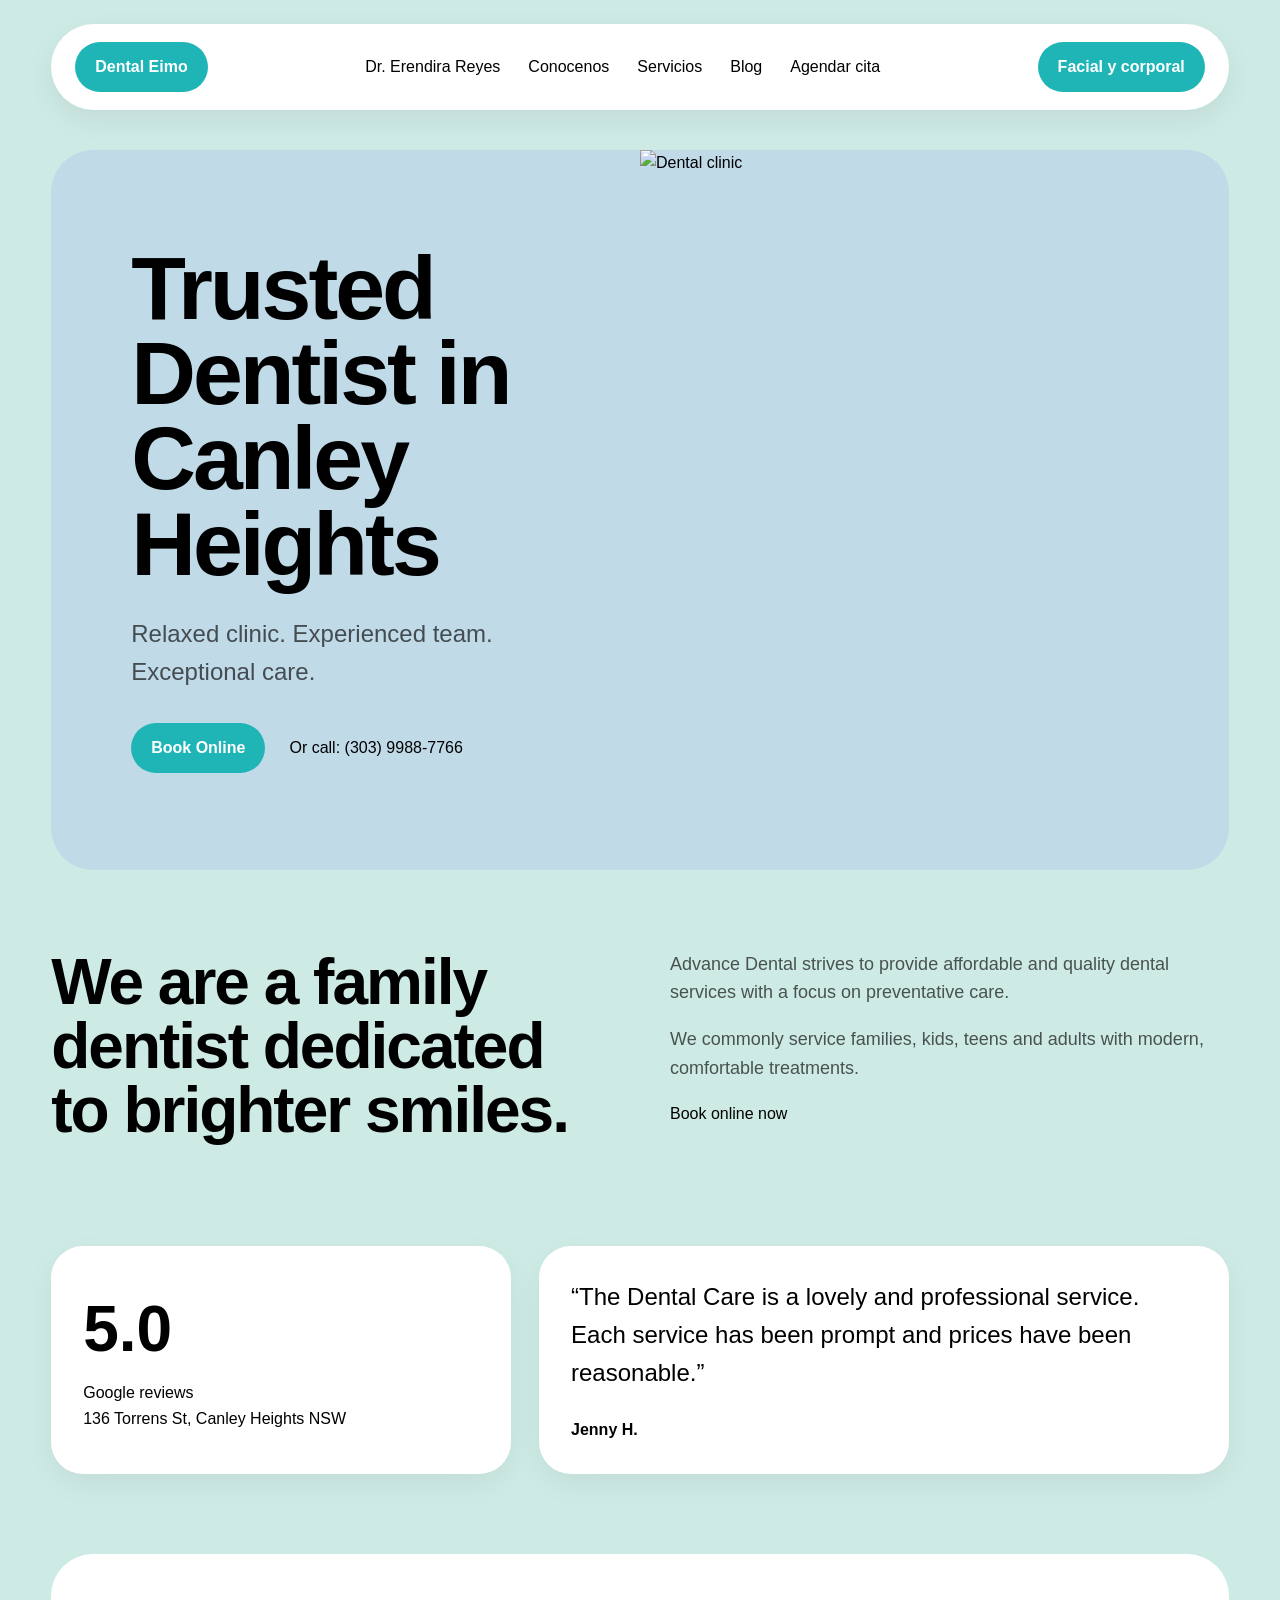
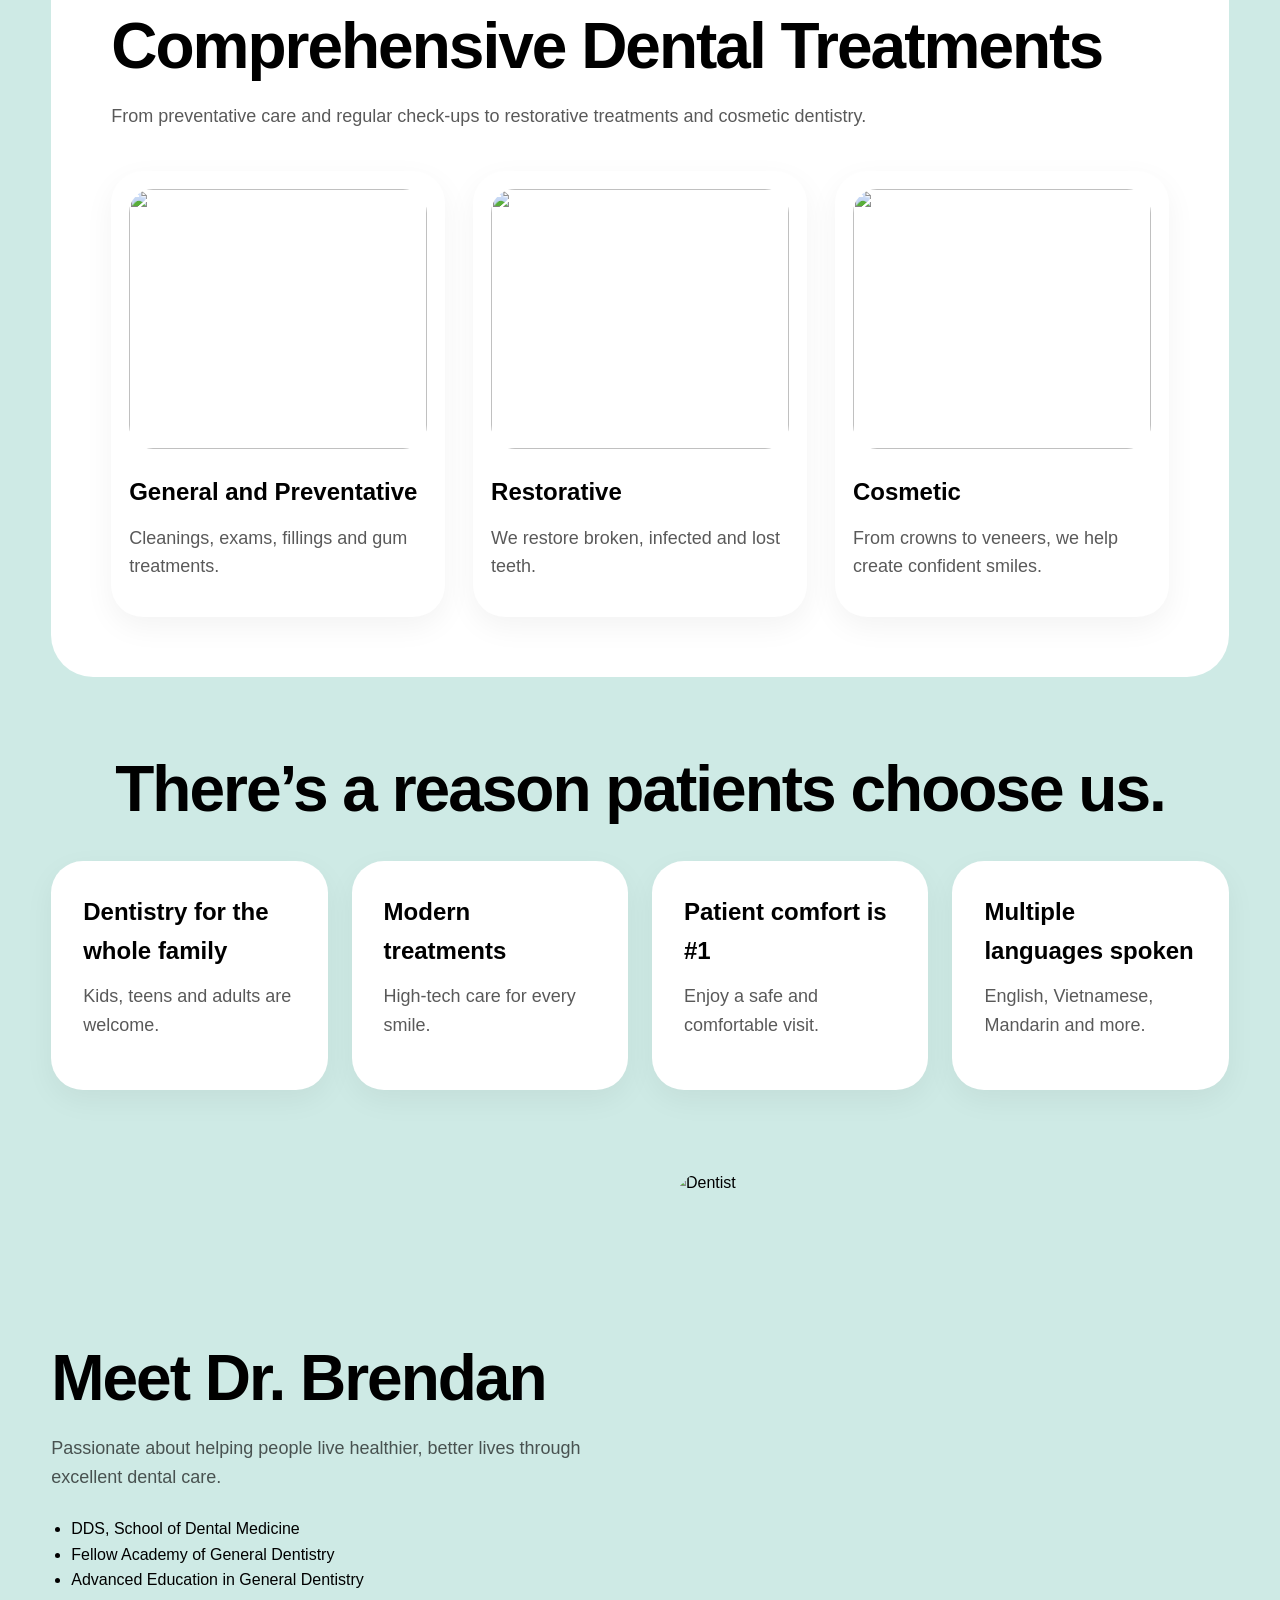
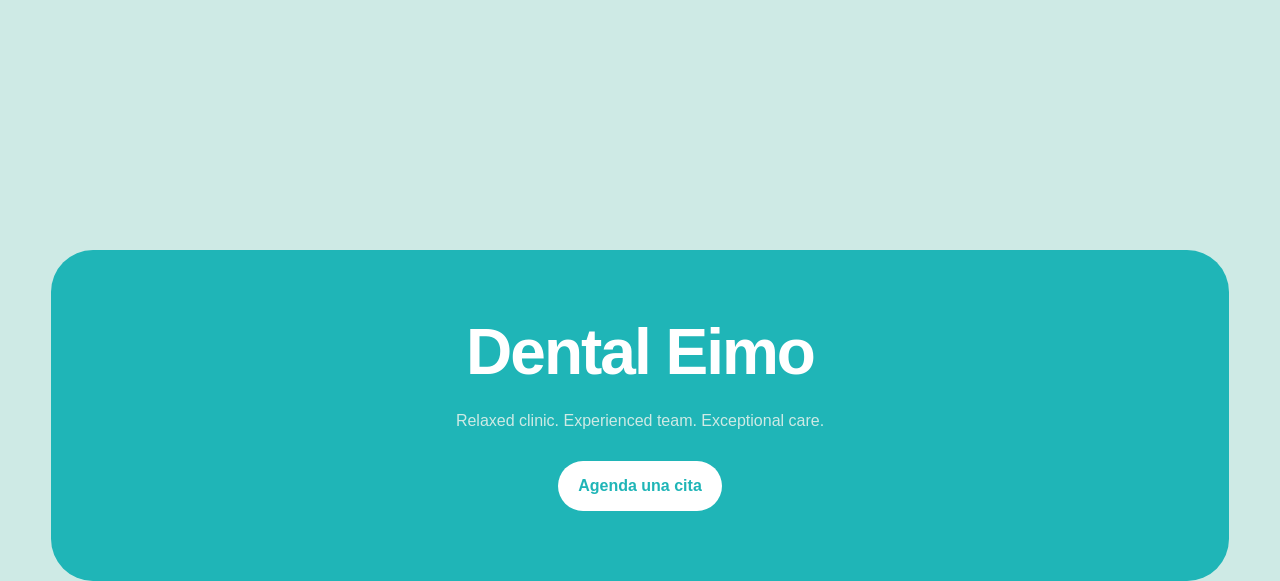
==== index.html @ d638a870 "paginas" ====
<!DOCTYPE html>
<html lang="es">
<head>
  <meta charset="UTF-8" />
  <meta name="viewport" content="width=device-width, initial-scale=1.0" />
  <title>Dental eimo</title>
  <link rel="stylesheet" href="styles.css" />
</head>
<body>

<header class="navbar">
  <div class="btn" class="logo">Dental Eimo</div>
  <nav>
     <a href="Ddentista.html">Dr. Erendira Reyes</a>
    <a href="Dconocenos.html">Conocenos</a>
    <a href="Dservicios.html">Servicios</a>
    <a href="Dblog.html">Blog</a>
    <a href="Dagendarcita.html">Agendar cita</a>
  </nav>
  <a class="btn" href="FfacialCorporal.html">Facial y corporal </a>
</header>

<section class="hero">
  <div class="hero-text">
    <h1>Trusted Dentist in Canley Heights</h1>
    <p>Relaxed clinic. Experienced team. Exceptional care.</p>
    <div class="hero-actions">
      <a class="btn" href="#">Book Online</a>
      <span>Or call: (303) 9988-7766</span>
    </div>
  </div>

  <div class="hero-image">
    <img src="https://images.unsplash.com/photo-1606811971618-4486d14f3f99" alt="Dental clinic">
  </div>
</section>

<section class="about">
  <div>
    <h2>We are a family dentist dedicated to brighter smiles.</h2>
  </div>
  <div>
    <p>
      Advance Dental strives to provide affordable and quality dental services
      with a focus on preventative care.
    </p>
    <p>
      We commonly service families, kids, teens and adults with modern,
      comfortable treatments.
    </p>
    <a href="#" class="text-link">Book online now</a>
  </div>
</section>

<section class="reviews">
  <div class="review-card">
    <h3>5.0</h3>
    <p>Google reviews</p>
    <span>136 Torrens St, Canley Heights NSW</span>
  </div>

  <div class="testimonial">
    <p>
      “The Dental Care is a lovely and professional service. Each service has
      been prompt and prices have been reasonable.”
    </p>
    <strong>Jenny H.</strong>
  </div>
</section>

<section class="services">
  <h2>Comprehensive Dental Treatments</h2>
  <p>
    From preventative care and regular check-ups to restorative treatments and
    cosmetic dentistry.
  </p>

  <div class="service-grid">
    <div class="service-card">
      <img src="https://images.unsplash.com/photo-1629909613654-28e377c37b09" alt="">
      <h3>General and Preventative</h3>
      <p>Cleanings, exams, fillings and gum treatments.</p>
    </div>

    <div class="service-card">
      <img src="https://images.unsplash.com/photo-1588776814546-1ffcf47267a5" alt="">
      <h3>Restorative</h3>
      <p>We restore broken, infected and lost teeth.</p>
    </div>

    <div class="service-card">
      <img src="https://images.unsplash.com/photo-1609840114035-3c981b782dfe" alt="">
      <h3>Cosmetic</h3>
      <p>From crowns to veneers, we help create confident smiles.</p>
    </div>
  </div>
</section>

<section class="features">
  <h2>There’s a reason patients choose us.</h2>

  <div class="feature-grid">
    <div>
      <h3>Dentistry for the whole family</h3>
      <p>Kids, teens and adults are welcome.</p>
    </div>
    <div>
      <h3>Modern treatments</h3>
      <p>High-tech care for every smile.</p>
    </div>
    <div>
      <h3>Patient comfort is #1</h3>
      <p>Enjoy a safe and comfortable visit.</p>
    </div>
    <div>
      <h3>Multiple languages spoken</h3>
      <p>English, Vietnamese, Mandarin and more.</p>
    </div>
  </div>
</section>

<section class="doctor">
  <div>
    <h2>Meet Dr. Brendan</h2>
    <p>
      Passionate about helping people live healthier, better lives through
      excellent dental care.
    </p>
    <ul>
      <li>DDS, School of Dental Medicine</li>
      <li>Fellow Academy of General Dentistry</li>
      <li>Advanced Education in General Dentistry</li>
    </ul>
  </div>

  <img src="https://images.unsplash.com/photo-1622253692010-333f2da6031d" alt="Dentist">
</section>

<footer>
  <h2>Dental Eimo</h2>
  <p>Relaxed clinic. Experienced team. Exceptional care.</p>
  <a class="btn" href="Dagendarcita.html">Agenda una cita</a>
</footer>

</body>
</html>
---- styles.css ----
* {
  margin: 0;
  padding: 0;
  box-sizing: border-box;
}

:root {
  --color-primary: #1fb5b7;
  --color-secondary: #84bac9;
  --color-soft: #ceeae5;
  --color-muted: #c0dae8;
  --color-black: #000000;
  --color-white: #ffffff;
  --bg-page: #ceeae5;
  --bg-surface: #ffffff;
  --text-default: #000000;
  --text-muted: rgba(0, 0, 0, 0.65);
  --shadow: 0 10px 30px rgba(0, 0, 0, 0.06);
}

html,
body {
  height: 100%;
}

body {
  font-family: Inter, Arial, sans-serif;
  background: var(--bg-page);
  color: var(--text-default);
  line-height: 1.6;
}

.navbar {
  width: 92%;
  margin: 24px auto;
  padding: 18px 24px;
  background: var(--bg-surface);
  border-radius: 50px;
  display: flex;
  align-items: center;
  justify-content: space-between;
  box-shadow: var(--shadow);
  position: sticky;
  top: 20px;
  z-index: 10;
}

.logo {
  font-weight: 700;
  font-size: 20px;
}

nav {
  display: flex;
  gap: 28px;
}

nav a,
.text-link {
  color: var(--text-default);
  text-decoration: none;
  font-weight: 500;
}

.btn {
  background: var(--color-primary);
  color: var(--color-white);
  padding: 12px 20px;
  border-radius: 40px;
  text-decoration: none;
  font-weight: 700;
  display: inline-block;
}

.hero {
  width: 92%;
  margin: 40px auto;
  min-height: 720px;
  border-radius: 42px;
  background: var(--color-muted);
  display: grid;
  grid-template-columns: 1fr 1fr;
  overflow: hidden;
}

.hero-text {
  padding: 80px;
  display: flex;
  flex-direction: column;
  justify-content: center;
}

h1 {
  font-size: clamp(42px, 6vw, 80px);
  line-height: 1;
  letter-spacing: -2px;
  margin-bottom: 24px;
}

.about img {
  width: 100%;
  height: 600px;
  object-fit: cover;
  border-radius: 42px;
}

.hero h1 {
  font-size: clamp(48px, 7vw, 96px);
  line-height: 0.95;
  letter-spacing: -3px;
  margin-bottom: 28px;
}

.hero p {
  font-size: 24px;
  margin-bottom: 32px;
  color: var(--text-muted);
}

.hero-actions {
  display: flex;
  align-items: center;
  gap: 24px;
}

.hero-image img {
  width: 100%;
  height: 100%;
  object-fit: cover;
}

.about,
.reviews,
.services,
.features,
.doctor {
  width: 92%;
  margin: 80px auto;
}

.about {
  display: grid;
  grid-template-columns: 1fr 1fr;
  gap: 60px;
}

h2 {
  font-size: clamp(36px, 5vw, 68px);
  line-height: 1;
  letter-spacing: -2px;
  margin-bottom: 24px;
}

.about p,
.services p,
.features p,
.doctor p {
  font-size: 18px;
  color: var(--text-muted);
  margin-bottom: 18px;
}

.reviews {
  display: grid;
  grid-template-columns: 0.8fr 1.2fr;
  gap: 28px;
}

.review-card,
.testimonial,
.service-card,
.feature-grid div {
  background: var(--bg-surface);
  border-radius: 32px;
  padding: 32px;
  box-shadow: 0 10px 30px rgba(0,0,0,0.05);
}

.review-card h3 {
  font-size: 64px;
}

.testimonial p {
  font-size: 24px;
  margin-bottom: 24px;
}

.services {
  background: var(--bg-surface);
  border-radius: 42px;
  padding: 60px;
}

.service-grid {
  display: grid;
  grid-template-columns: repeat(3, 1fr);
  gap: 28px;
  margin-top: 40px;
}

.service-card {
  padding: 18px;
}

.service-card:hover {
  transform: translateY(-8px);
}

.service-card img {
  width: 100%;
  height: 260px;
  object-fit: cover;
  border-radius: 24px;
  margin-bottom: 24px;
}

.service-card h3,
.feature-grid h3 {
  font-size: 24px;
  margin-bottom: 12px;
}

.features {
  text-align: center;
}

.feature-grid {
  display: grid;
  grid-template-columns: repeat(4, 1fr);
  gap: 24px;
  margin-top: 40px;
  text-align: left;
}

.doctor {
  display: grid;
  grid-template-columns: 1fr 1fr;
  gap: 60px;
  align-items: center;
}

.doctor img {
  width: 100%;
  height: 600px;
  object-fit: cover;
  border-radius: 42px;
}

.doctor ul {
  margin-top: 24px;
  padding-left: 20px;
}

footer {
  width: 92%;
  margin: 80px auto 30px;
  background: var(--color-primary);
  color: var(--color-white);
  border-radius: 42px;
  padding: 70px;
  text-align: center;
}

footer p {
  margin-bottom: 28px;
  color: var(--color-soft);
}

footer .btn {
  background: var(--color-white);
  color: var(--color-primary);
}

@media (max-width: 900px) {
  .navbar {
    border-radius: 28px;
    flex-direction: column;
    gap: 18px;
  }

  nav {
    flex-wrap: wrap;
    justify-content: center;
  }

  .hero,
  .about,
  .reviews,
  .doctor {
    grid-template-columns: 1fr;
  }

  .hero-text {
    padding: 48px 28px;
  }

  .service-grid,
  .feature-grid {
    grid-template-columns: 1fr;
  }

  .services {
    padding: 32px;
  }
}
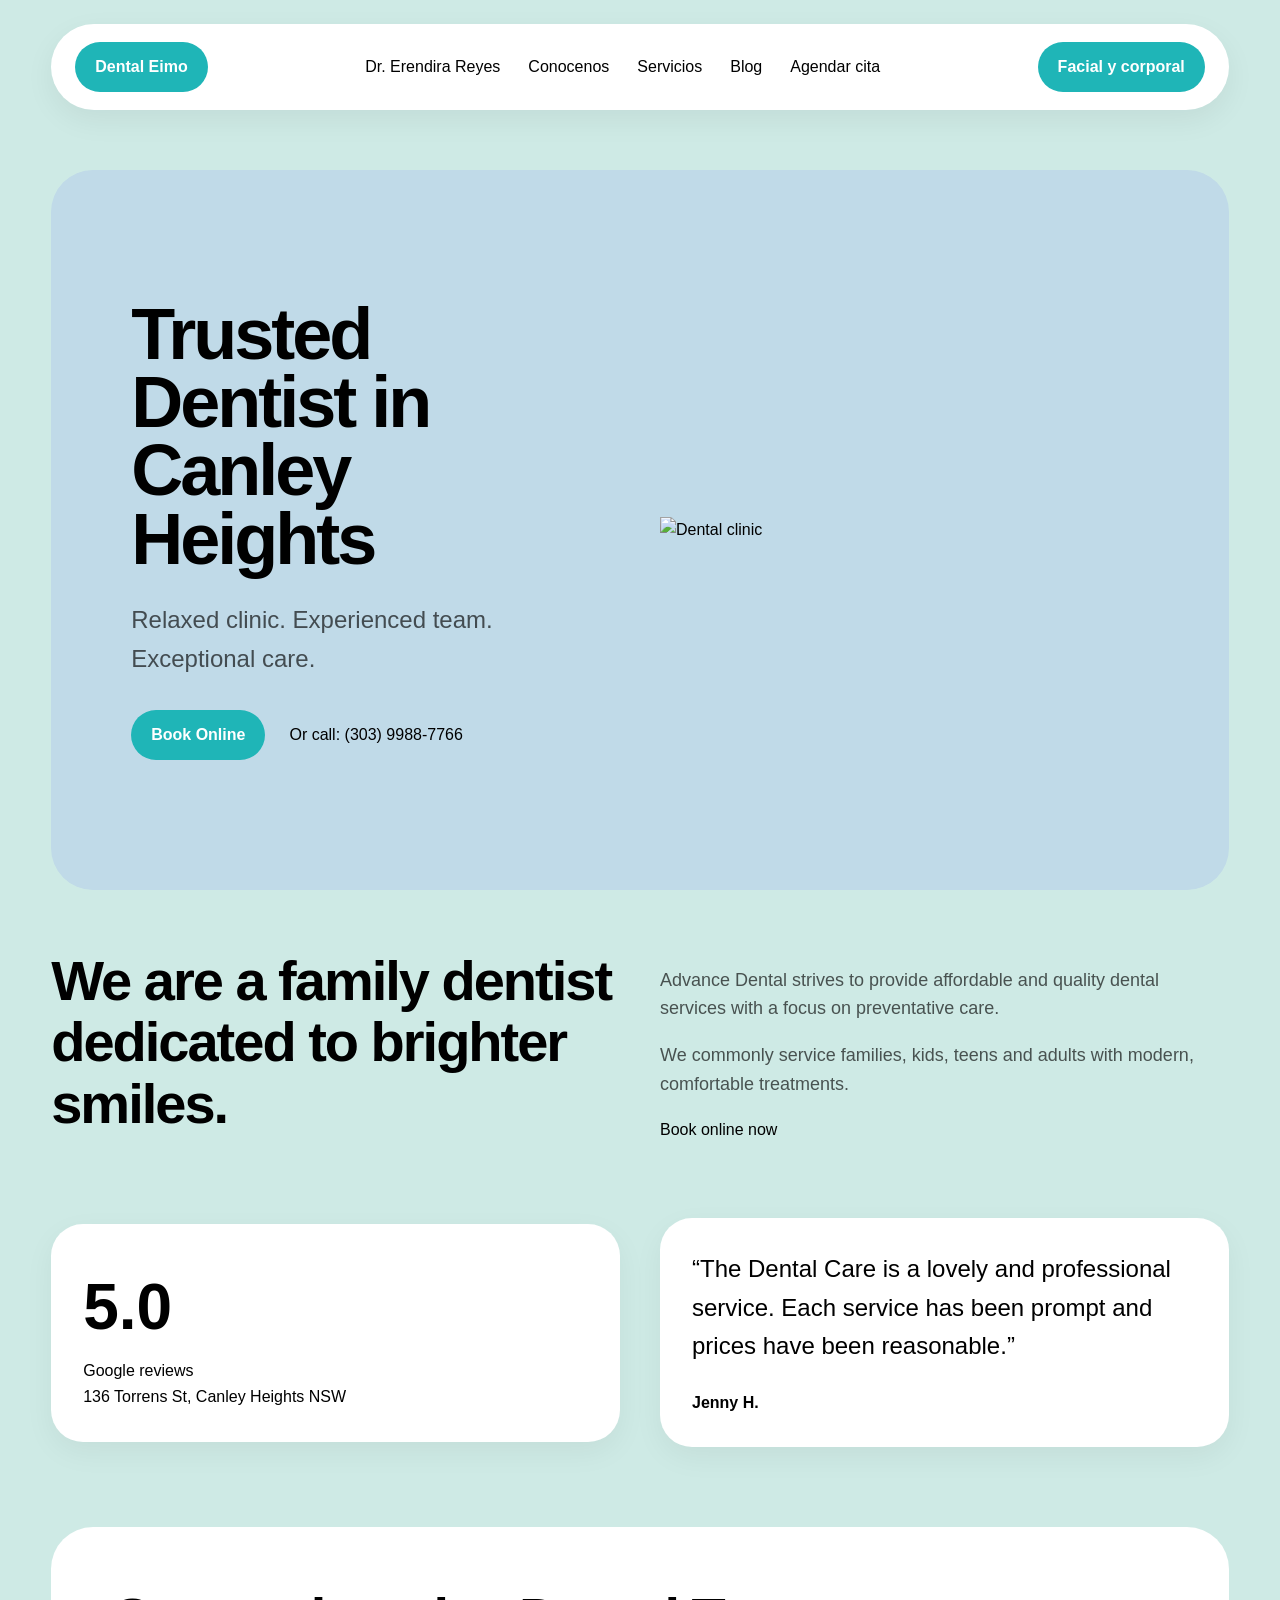
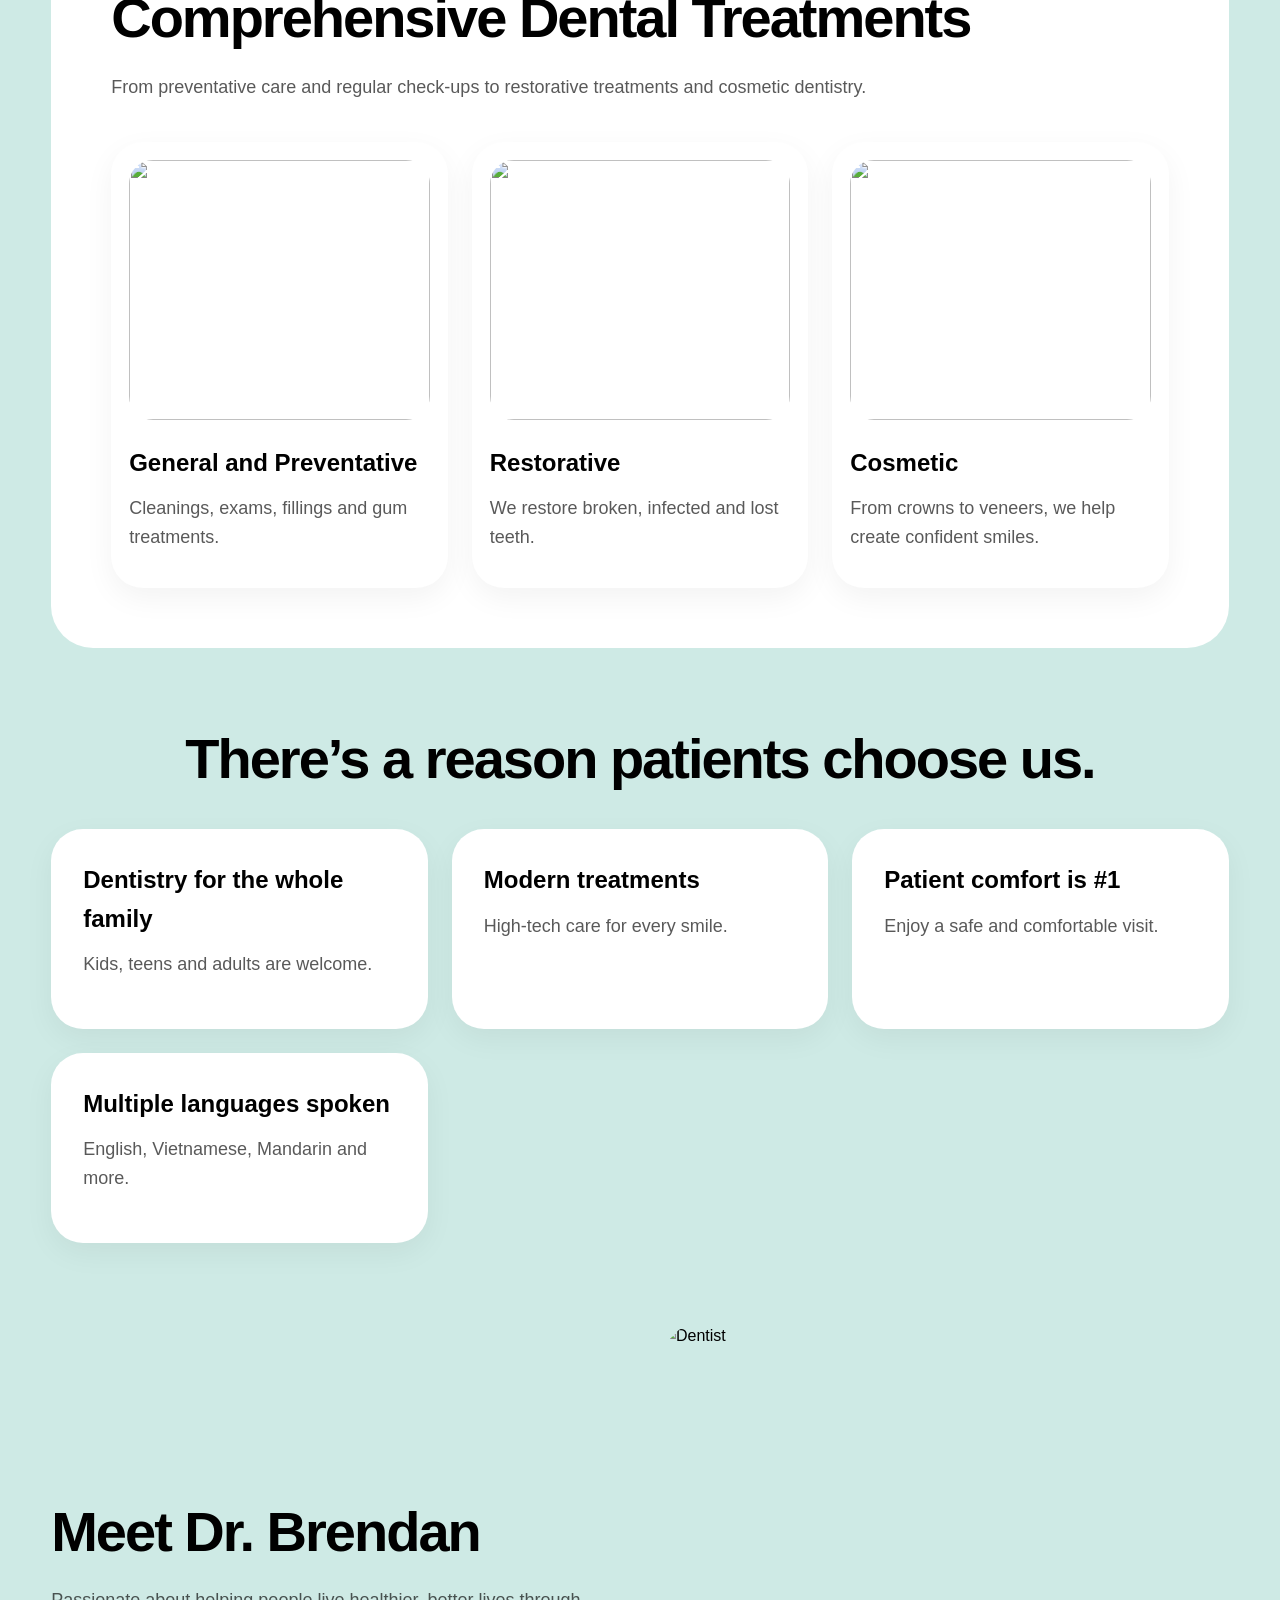
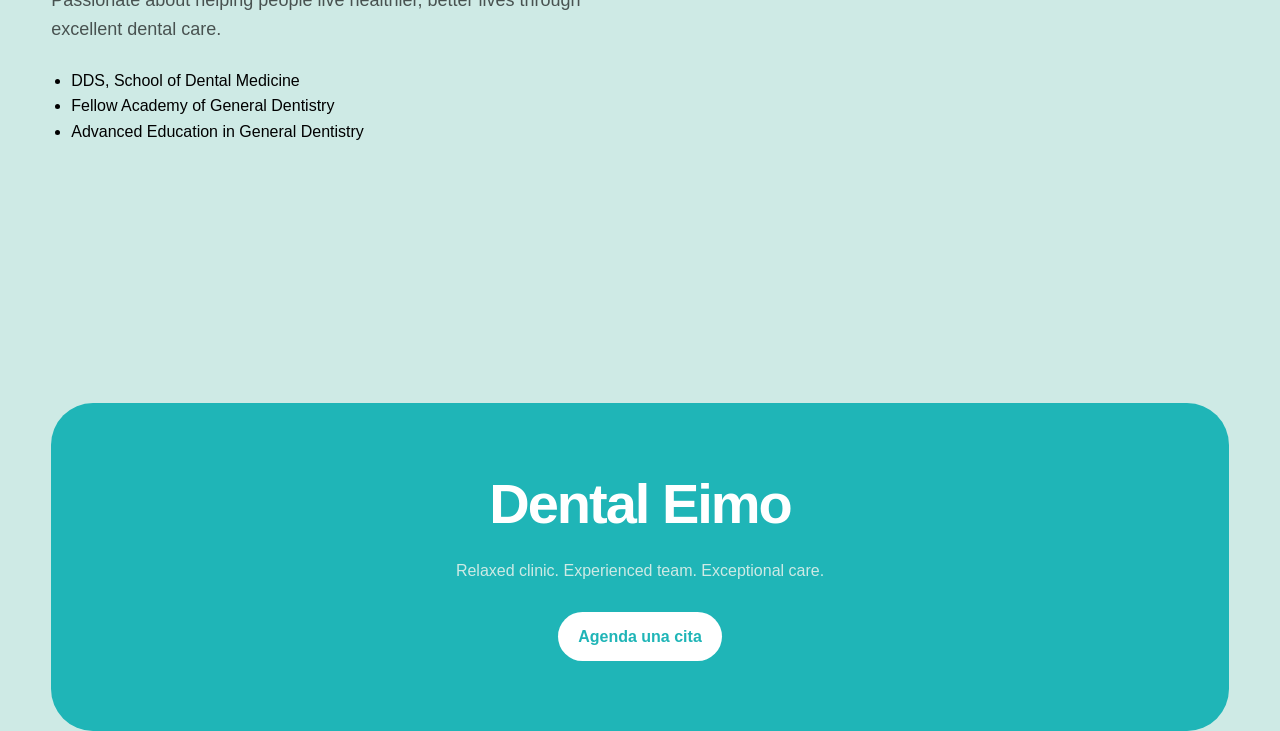
==== commit e21deeb2: "paginas acomodadas" ====
--- a/index.html
+++ b/index.html
@@ -5,6 +5,166 @@
   <meta name="viewport" content="width=device-width, initial-scale=1.0" />
   <title>Dental eimo</title>
   <link rel="stylesheet" href="styles.css" />
+<style>
+/* ===== RESPONSIVE GLOBAL ===== */
+
+img {
+  max-width: 100%;
+  height: auto;
+  display: block;
+}
+
+.hero,
+.about,
+.doctor,
+.reviews {
+  width: 92%;
+  margin: 60px auto;
+  display: grid;
+  grid-template-columns: repeat(auto-fit, minmax(320px, 1fr));
+  gap: 40px;
+  align-items: center;
+}
+
+.service-grid,
+.grid,
+.feature-grid,
+.feed {
+  display: grid;
+  grid-template-columns: repeat(auto-fit, minmax(280px, 1fr));
+  gap: 24px;
+}
+
+h1 {
+  font-size: clamp(32px, 6vw, 72px) !important;
+  line-height: 1.1;
+}
+
+h2 {
+  font-size: clamp(26px, 5vw, 56px) !important;
+  line-height: 1.1;
+}
+
+.navbar {
+  flex-wrap: wrap !important;
+  gap: 20px;
+}
+
+nav {
+  flex-wrap: wrap !important;
+  justify-content: center;
+}
+
+.btn {
+  transition: 0.3s ease;
+}
+
+.btn:hover {
+  transform: translateY(-3px);
+}
+
+@media (max-width: 1024px) {
+
+  .hero,
+  .about,
+  .doctor,
+  .reviews {
+    grid-template-columns: 1fr !important;
+  }
+
+  .hero-image img,
+  .doctor img,
+  .about img {
+    height: 420px !important;
+  }
+}
+
+@media (max-width: 768px) {
+
+  body {
+    overflow-x: hidden;
+  }
+
+  .navbar {
+    flex-direction: column !important;
+    border-radius: 30px !important;
+    padding: 20px !important;
+  }
+
+  nav {
+    width: 100%;
+    justify-content: center;
+  }
+
+  .hero,
+  .services,
+  .about,
+  .doctor,
+  .reviews,
+  footer {
+    width: 95% !important;
+  }
+
+  .hero-actions {
+    flex-direction: column;
+    align-items: flex-start;
+    gap: 14px;
+  }
+
+  .service-grid,
+  .grid,
+  .feature-grid,
+  .feed {
+    grid-template-columns: 1fr !important;
+  }
+
+  .services,
+  footer {
+    padding: 28px !important;
+    border-radius: 28px !important;
+  }
+
+  .hero img,
+  .doctor img,
+  .about img,
+  .service-card img,
+  .post img {
+    height: 300px !important;
+  }
+
+  .btn {
+    width: 100%;
+    text-align: center;
+  }
+}
+
+@media (max-width: 480px) {
+
+  h1 {
+    font-size: 34px !important;
+  }
+
+  h2 {
+    font-size: 28px !important;
+  }
+
+  p {
+    font-size: 15px;
+  }
+
+  .hero img,
+  .doctor img,
+  .about img {
+    height: 240px !important;
+  }
+
+  .service-card,
+  .card,
+  .post {
+    border-radius: 20px !important;
+  }
+}
+</style>
 </head>
 <body>
 
--- a/styles.css
+++ b/styles.css
@@ -302,4 +302,163 @@
   .services {
     padding: 32px;
   }
-}+}
+
+/* ===== RESPONSIVE GLOBAL ===== */
+
+img {
+  max-width: 100%;
+  height: auto;
+  display: block;
+}
+
+.hero,
+.about,
+.doctor,
+.reviews {
+  width: 92%;
+  margin: 60px auto;
+  display: grid;
+  grid-template-columns: repeat(auto-fit, minmax(320px, 1fr));
+  gap: 40px;
+  align-items: center;
+}
+
+.service-grid,
+.grid,
+.feature-grid,
+.feed {
+  display: grid;
+  grid-template-columns: repeat(auto-fit, minmax(280px, 1fr));
+  gap: 24px;
+}
+
+h1 {
+  font-size: clamp(32px, 6vw, 72px) !important;
+  line-height: 1.1;
+}
+
+h2 {
+  font-size: clamp(26px, 5vw, 56px) !important;
+  line-height: 1.1;
+}
+
+.navbar {
+  flex-wrap: wrap !important;
+  gap: 20px;
+}
+
+nav {
+  flex-wrap: wrap !important;
+  justify-content: center;
+}
+
+.btn {
+  transition: 0.3s ease;
+}
+
+.btn:hover {
+  transform: translateY(-3px);
+}
+
+@media (max-width: 1024px) {
+
+  .hero,
+  .about,
+  .doctor,
+  .reviews {
+    grid-template-columns: 1fr !important;
+  }
+
+  .hero-image img,
+  .doctor img,
+  .about img {
+    height: 420px !important;
+  }
+}
+
+@media (max-width: 768px) {
+
+  body {
+    overflow-x: hidden;
+  }
+
+  .navbar {
+    flex-direction: column !important;
+    border-radius: 30px !important;
+    padding: 20px !important;
+  }
+
+  nav {
+    width: 100%;
+    justify-content: center;
+  }
+
+  .hero,
+  .services,
+  .about,
+  .doctor,
+  .reviews,
+  footer {
+    width: 95% !important;
+  }
+
+  .hero-actions {
+    flex-direction: column;
+    align-items: flex-start;
+    gap: 14px;
+  }
+
+  .service-grid,
+  .grid,
+  .feature-grid,
+  .feed {
+    grid-template-columns: 1fr !important;
+  }
+
+  .services,
+  footer {
+    padding: 28px !important;
+    border-radius: 28px !important;
+  }
+
+  .hero img,
+  .doctor img,
+  .about img,
+  .service-card img,
+  .post img {
+    height: 300px !important;
+  }
+
+  .btn {
+    width: 100%;
+    text-align: center;
+  }
+}
+
+@media (max-width: 480px) {
+
+  h1 {
+    font-size: 34px !important;
+  }
+
+  h2 {
+    font-size: 28px !important;
+  }
+
+  p {
+    font-size: 15px;
+  }
+
+  .hero img,
+  .doctor img,
+  .about img {
+    height: 240px !important;
+  }
+
+  .service-card,
+  .card,
+  .post {
+    border-radius: 20px !important;
+  }
+}
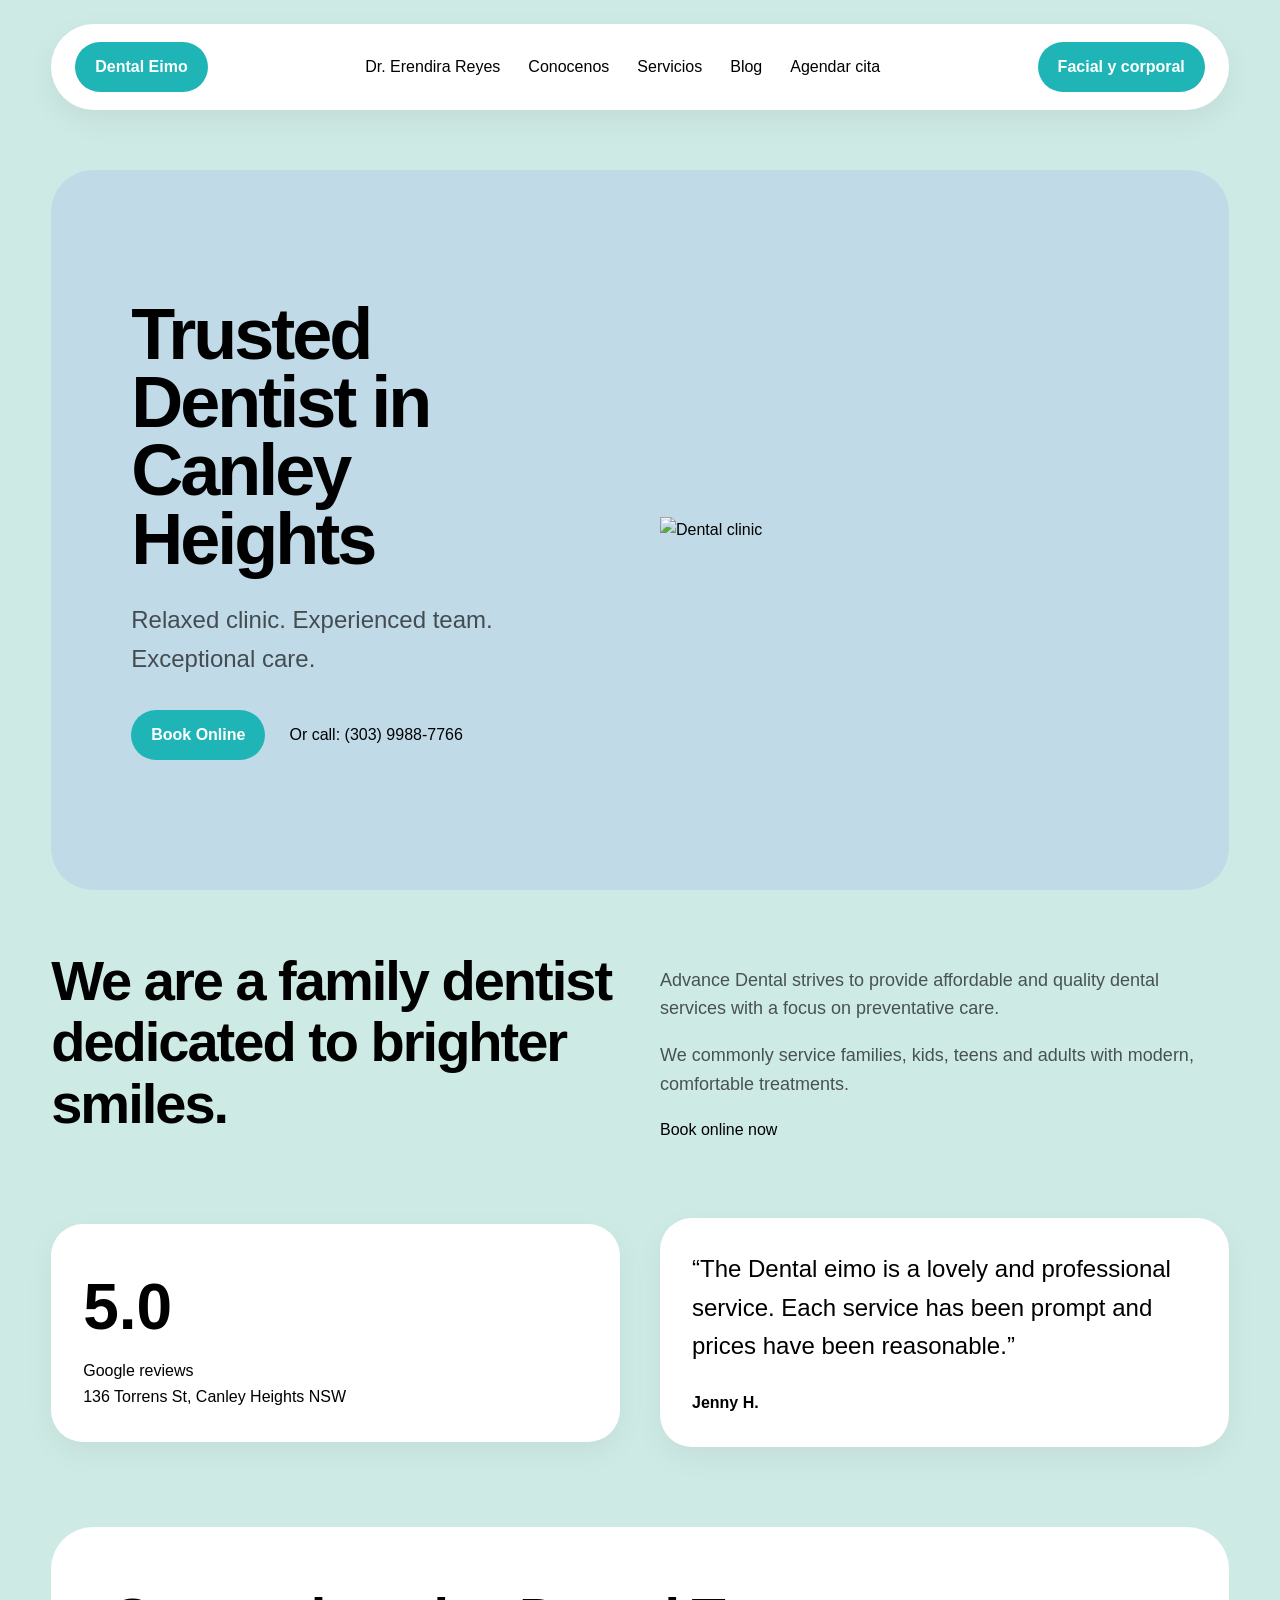
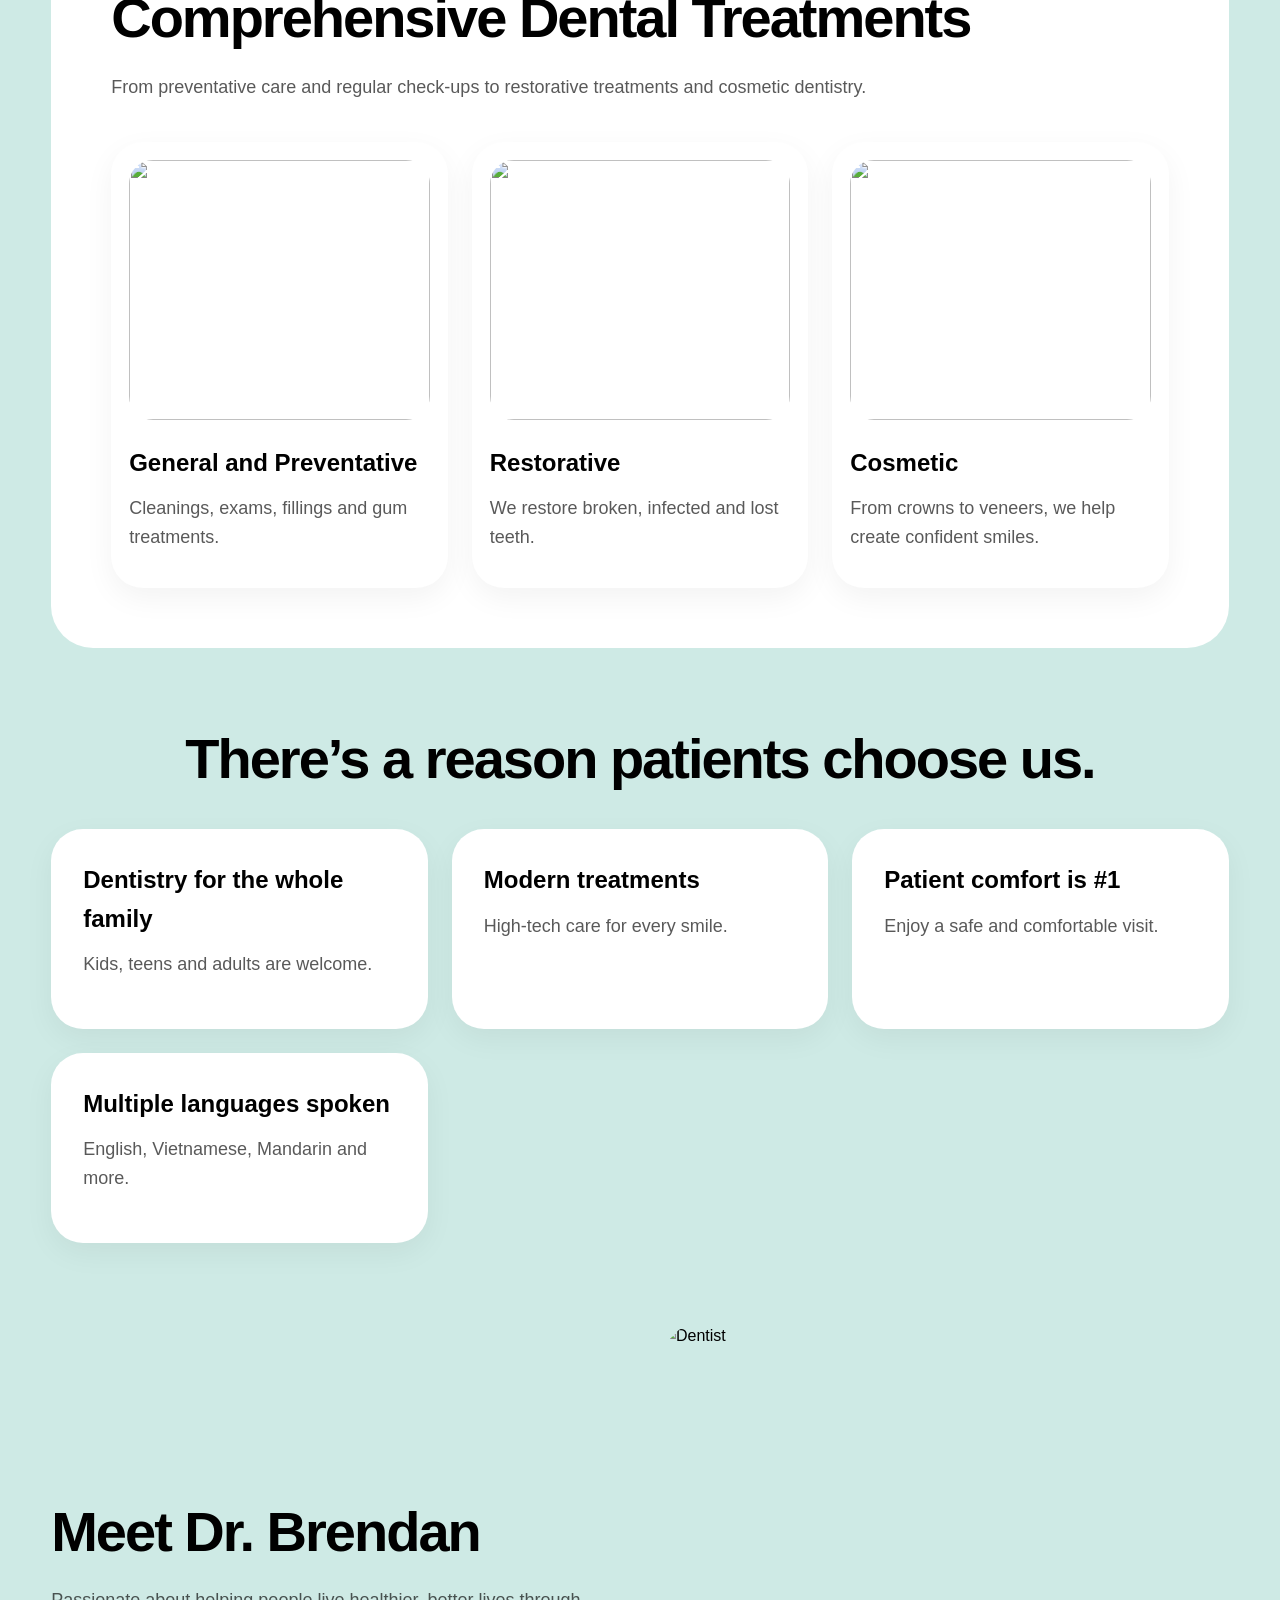
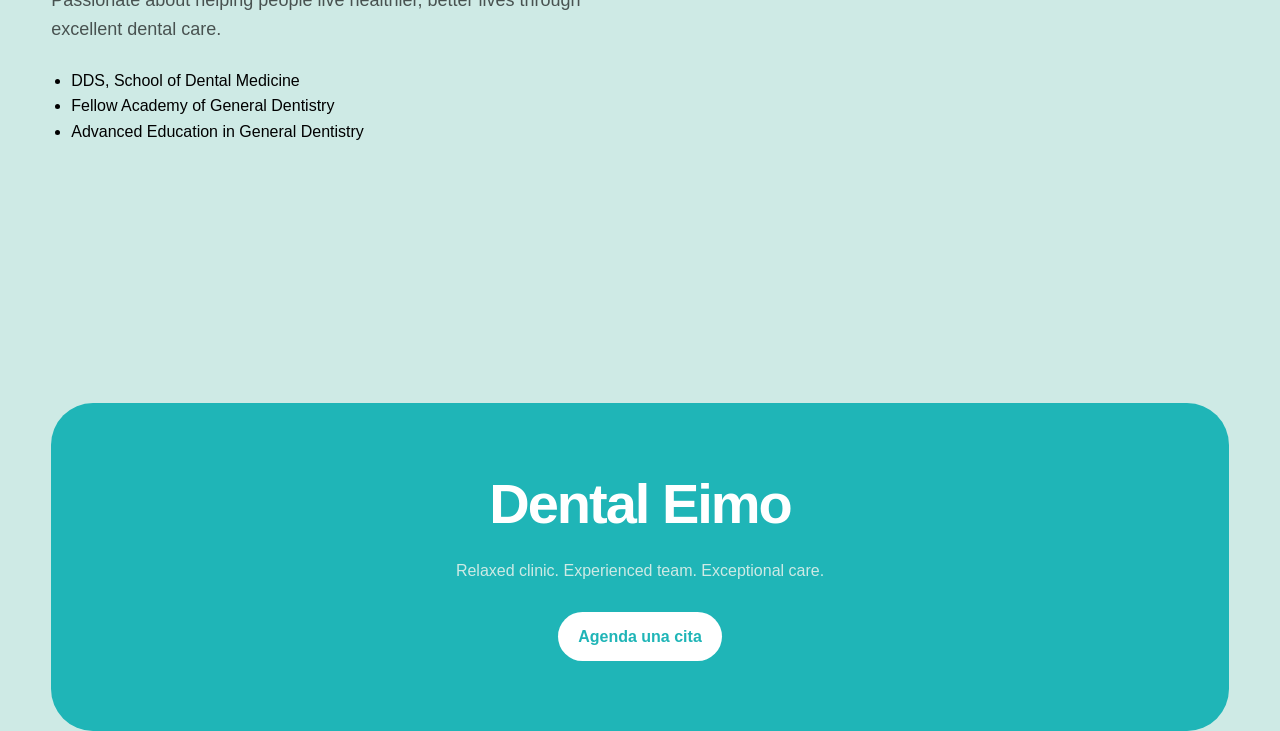
==== commit 824d3ff2: "nombre" ====
--- a/index.html
+++ b/index.html
@@ -221,7 +221,7 @@
 
   <div class="testimonial">
     <p>
-      “The Dental Care is a lovely and professional service. Each service has
+      “The Dental eimo is a lovely and professional service. Each service has
       been prompt and prices have been reasonable.”
     </p>
     <strong>Jenny H.</strong>
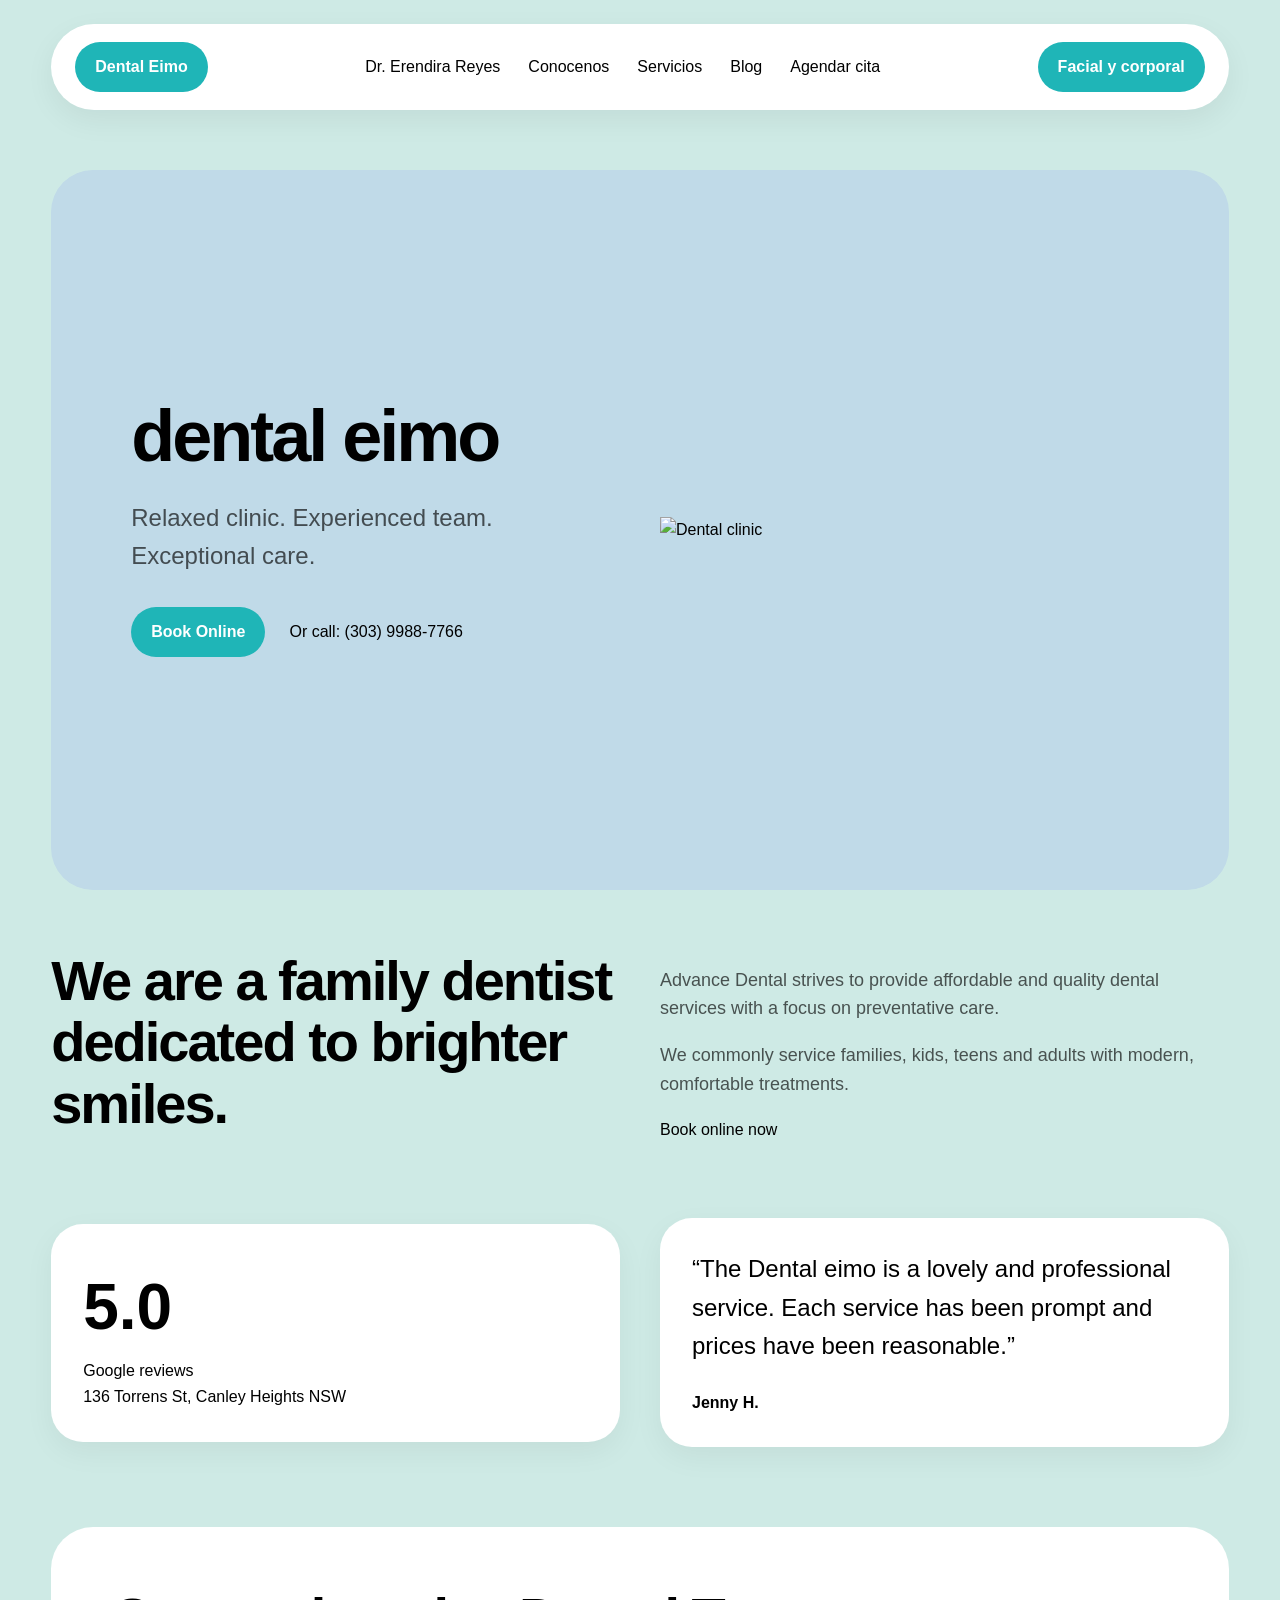
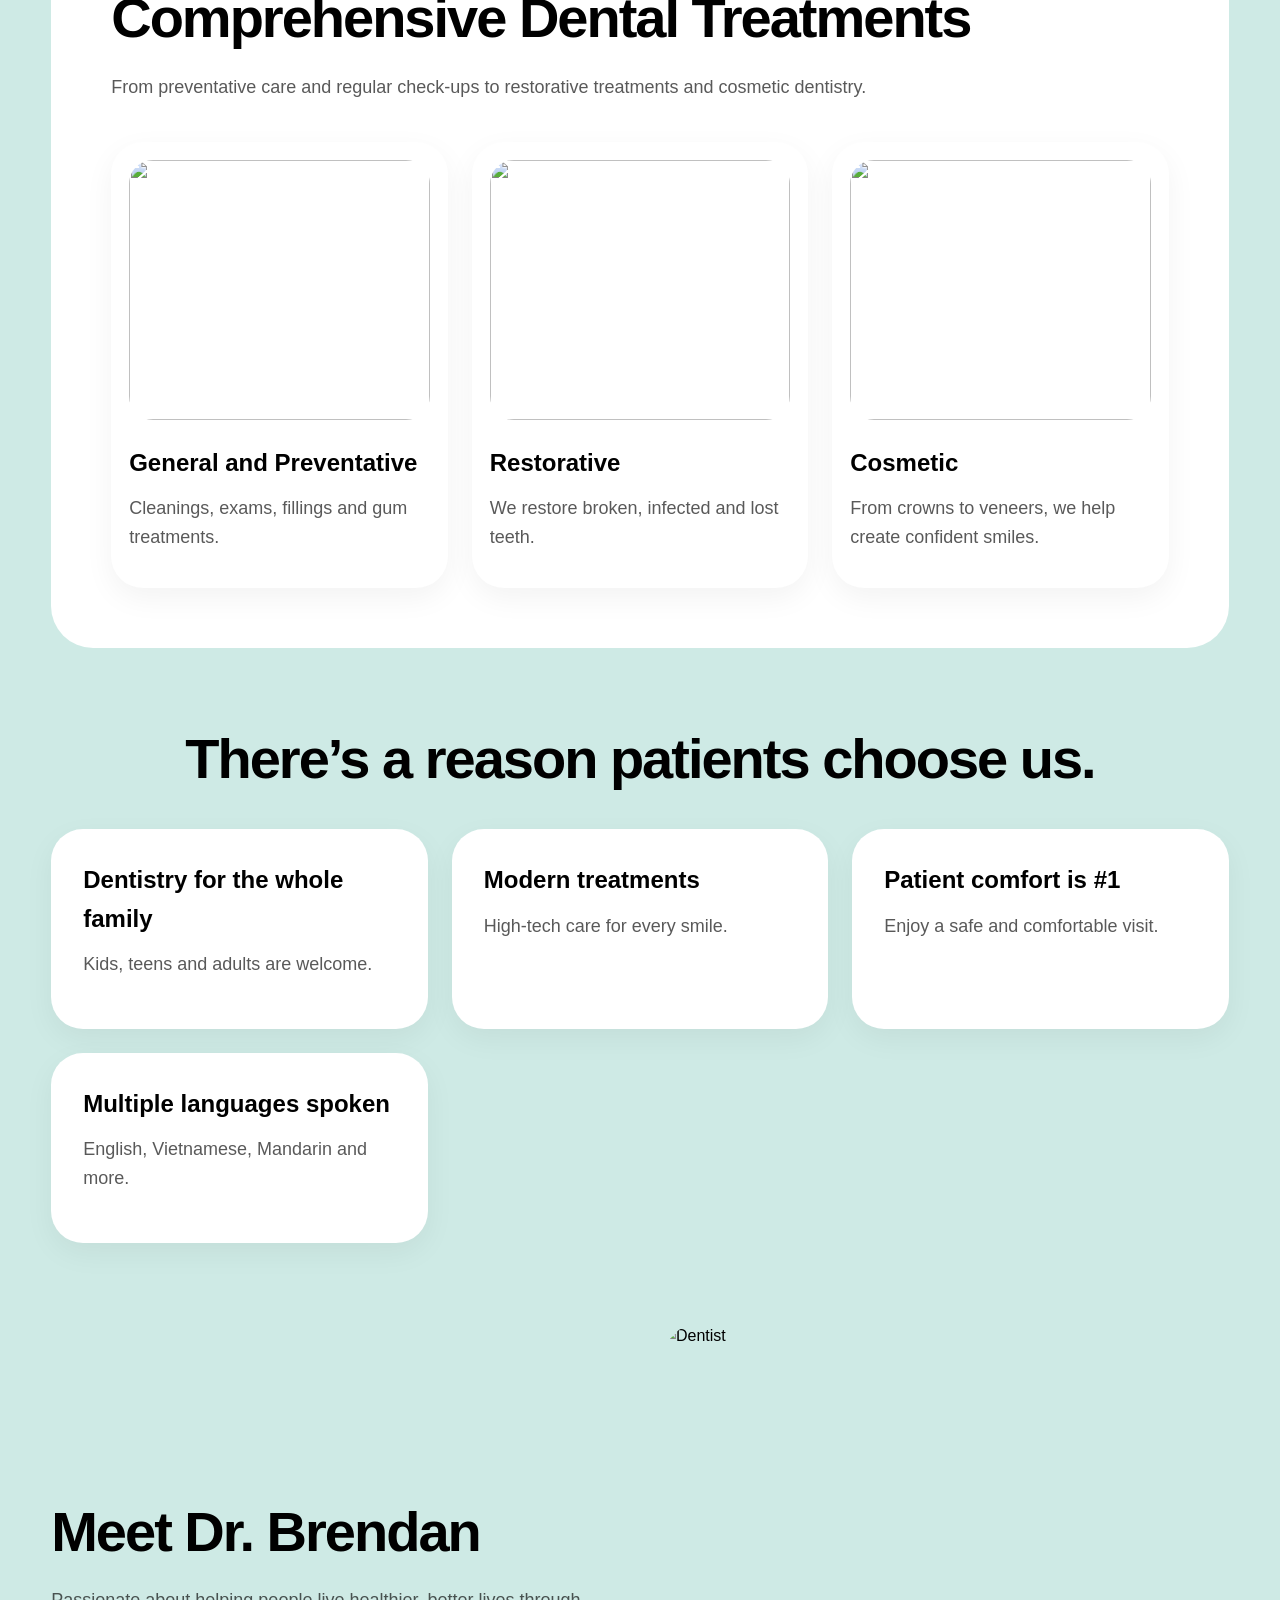
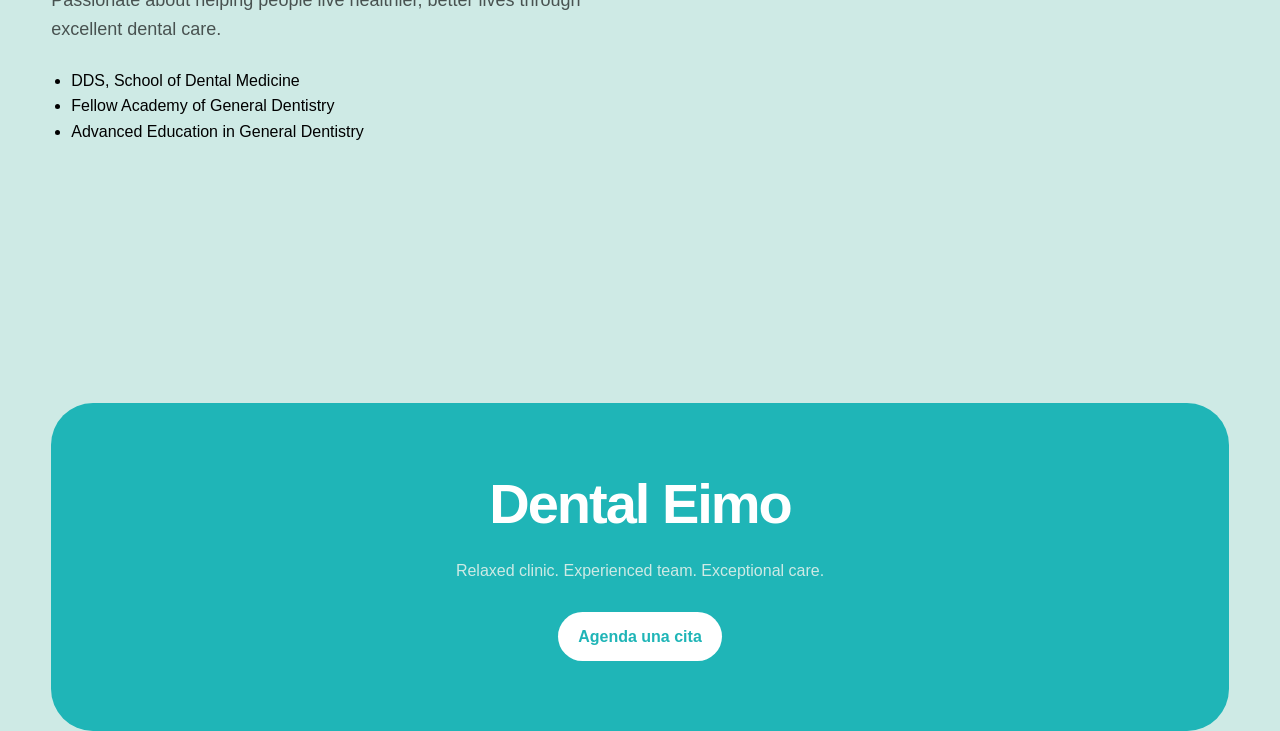
==== commit 35fd7bca: "nombre" ====
--- a/index.html
+++ b/index.html
@@ -182,7 +182,7 @@
 
 <section class="hero">
   <div class="hero-text">
-    <h1>Trusted Dentist in Canley Heights</h1>
+    <h1>dental eimo</h1>
     <p>Relaxed clinic. Experienced team. Exceptional care.</p>
     <div class="hero-actions">
       <a class="btn" href="#">Book Online</a>
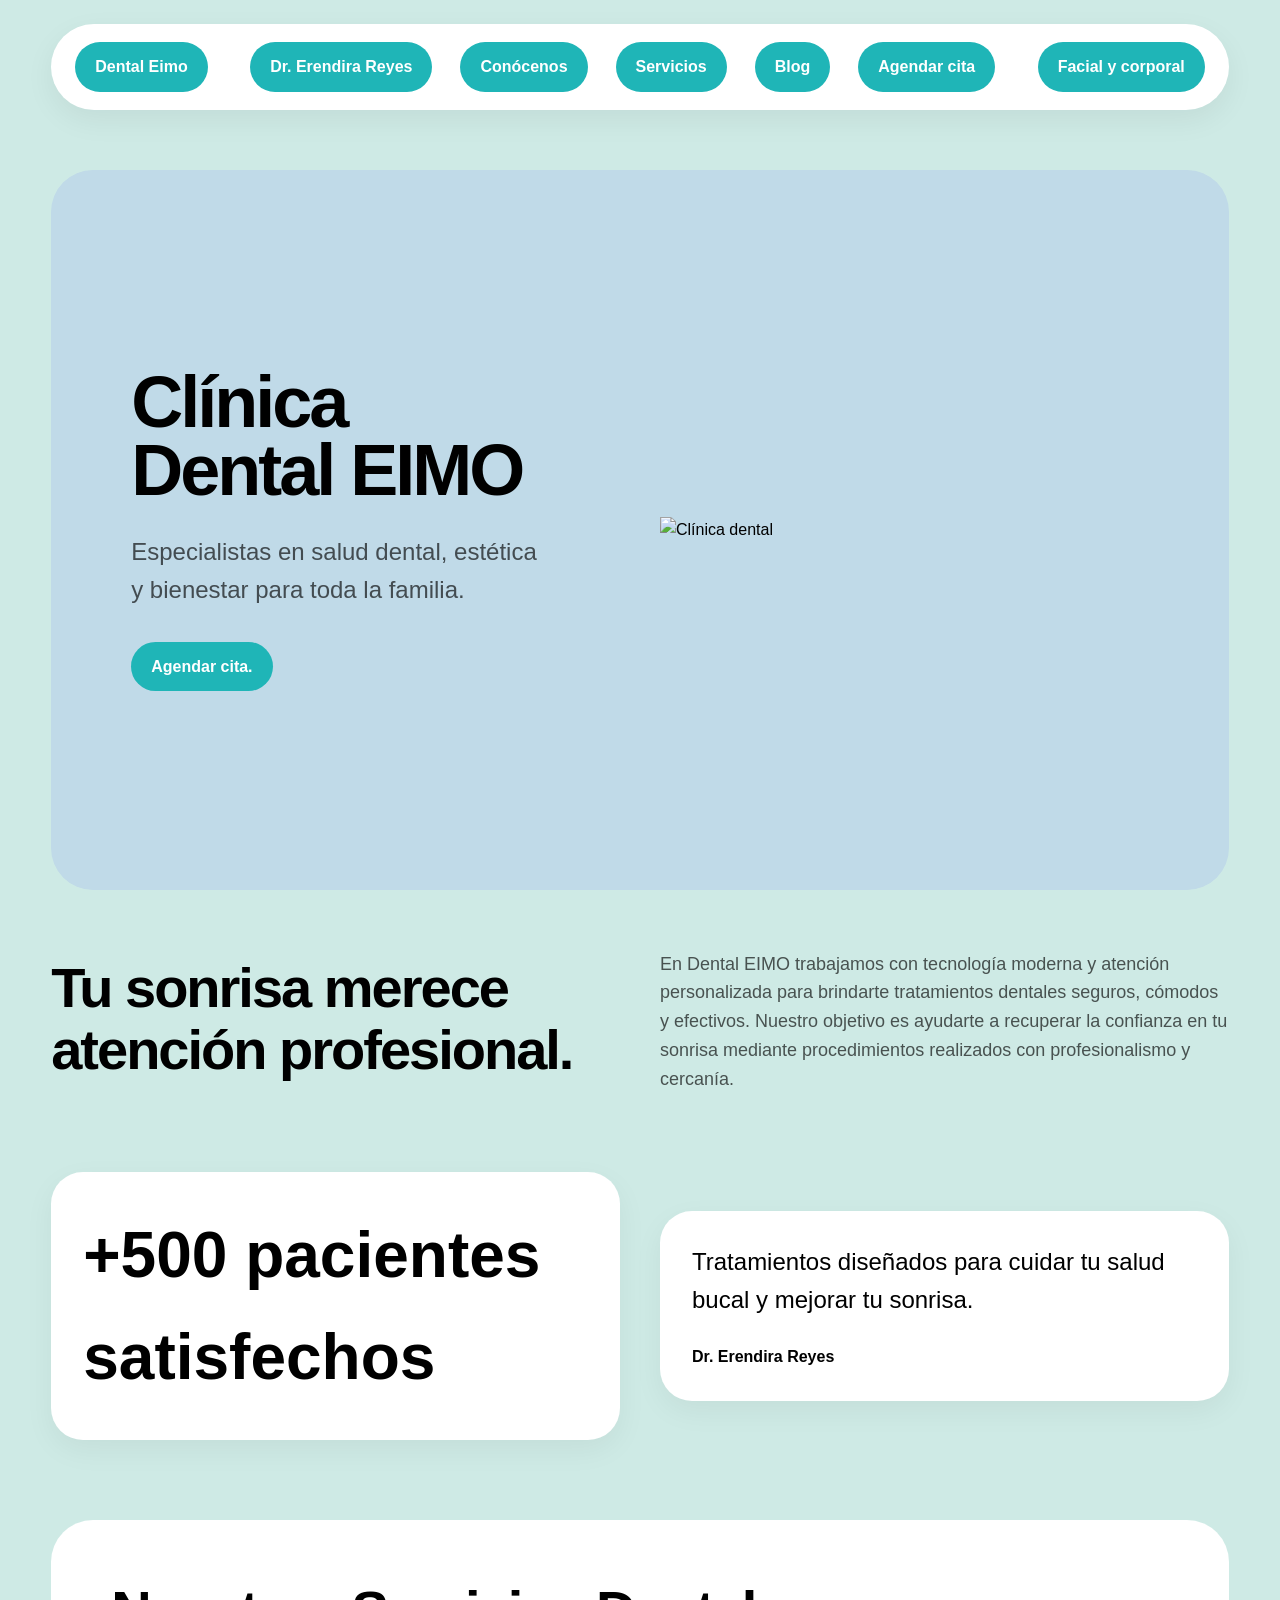
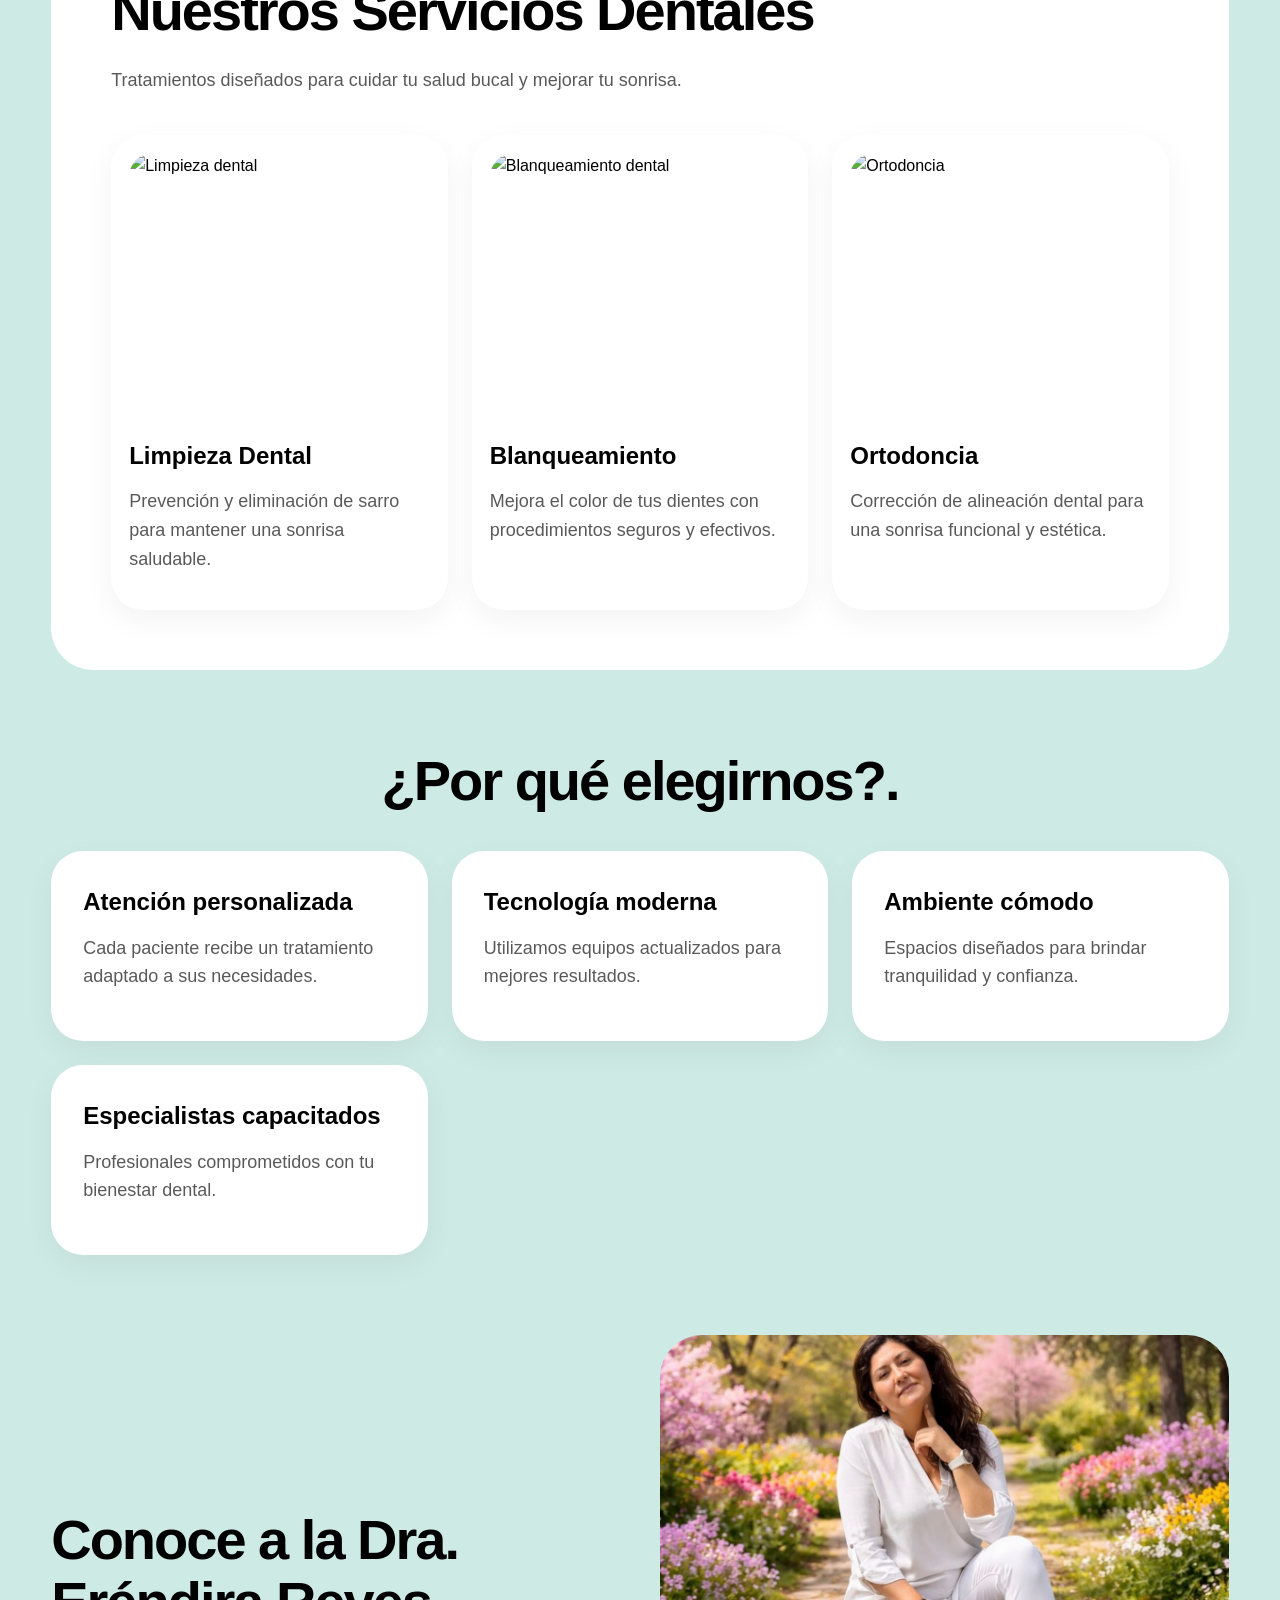
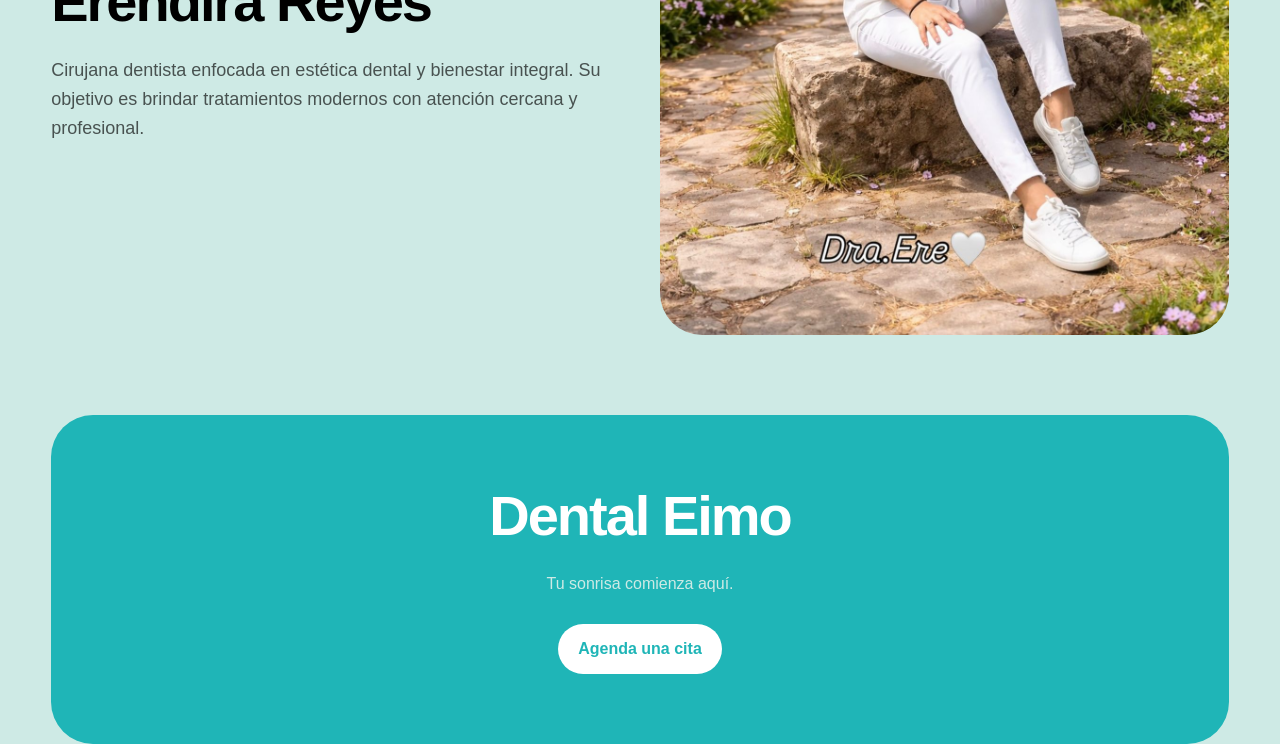
==== commit 7371cb2c: "paginnas con IA" ====
--- a/index.html
+++ b/index.html
@@ -171,134 +171,122 @@
 <header class="navbar">
   <div class="btn" class="logo">Dental Eimo</div>
   <nav>
-     <a href="Ddentista.html">Dr. Erendira Reyes</a>
-    <a href="Dconocenos.html">Conocenos</a>
-    <a href="Dservicios.html">Servicios</a>
-    <a href="Dblog.html">Blog</a>
-    <a href="Dagendarcita.html">Agendar cita</a>
+     <a  class="btn" href="Ddentista.html">Dr. Erendira Reyes</a>
+    <a  class="btn" href="Dconocenos.html">Conócenos</a>
+    <a class="btn" href="Dservicios.html">Servicios</a>
+    <a class="btn" href="Dblog.html">Blog</a>
+    <a class="btn" href="Dagendarcita.html">Agendar cita</a>
   </nav>
   <a class="btn" href="FfacialCorporal.html">Facial y corporal </a>
 </header>
 
 <section class="hero">
   <div class="hero-text">
-    <h1>dental eimo</h1>
-    <p>Relaxed clinic. Experienced team. Exceptional care.</p>
+    <h1>Clínica Dental EIMO</h1>
+    <p>Especialistas en salud dental, estética y bienestar para toda la familia.</p>
     <div class="hero-actions">
-      <a class="btn" href="#">Book Online</a>
-      <span>Or call: (303) 9988-7766</span>
+      <a class="btn" href="https://wa.me/525517800681">Agendar cita.</a>
+
     </div>
   </div>
 
   <div class="hero-image">
-    <img src="https://images.unsplash.com/photo-1606811971618-4486d14f3f99" alt="Dental clinic">
+    <img src="https://images.unsplash.com/photo-1606811971618-4486d14f3f99" alt="Clínica dental">
   </div>
 </section>
 
 <section class="about">
   <div>
-    <h2>We are a family dentist dedicated to brighter smiles.</h2>
+    <h2>Tu sonrisa merece atención profesional.</h2>
   </div>
   <div>
     <p>
-      Advance Dental strives to provide affordable and quality dental services
-      with a focus on preventative care.
+      En Dental EIMO trabajamos con tecnología moderna y atención personalizada para brindarte tratamientos dentales seguros, cómodos y efectivos.
+
+Nuestro objetivo es ayudarte a recuperar la confianza en tu sonrisa mediante procedimientos realizados con profesionalismo y cercanía.
     </p>
-    <p>
-      We commonly service families, kids, teens and adults with modern,
-      comfortable treatments.
-    </p>
-    <a href="#" class="text-link">Book online now</a>
+
   </div>
 </section>
 
 <section class="reviews">
   <div class="review-card">
-    <h3>5.0</h3>
-    <p>Google reviews</p>
-    <span>136 Torrens St, Canley Heights NSW</span>
+    <h3>+500 pacientes satisfechos</h3>
   </div>
 
   <div class="testimonial">
     <p>
-      “The Dental eimo is a lovely and professional service. Each service has
-      been prompt and prices have been reasonable.”
+      Tratamientos diseñados para cuidar tu salud bucal y mejorar tu sonrisa.
     </p>
-    <strong>Jenny H.</strong>
+    <strong>Dr. Erendira Reyes</strong>
   </div>
 </section>
 
 <section class="services">
-  <h2>Comprehensive Dental Treatments</h2>
+  <h2>Nuestros Servicios Dentales</h2>
   <p>
-    From preventative care and regular check-ups to restorative treatments and
-    cosmetic dentistry.
+    Tratamientos diseñados para cuidar tu salud bucal y mejorar tu sonrisa.
   </p>
 
   <div class="service-grid">
     <div class="service-card">
-      <img src="https://images.unsplash.com/photo-1629909613654-28e377c37b09" alt="">
-      <h3>General and Preventative</h3>
-      <p>Cleanings, exams, fillings and gum treatments.</p>
+      <img src="https://images.unsplash.com/photo-1629909613654-28e377c37b09" alt="Limpieza dental">
+      <h3> Limpieza Dental</h3>
+      <p>Prevención y eliminación de sarro para mantener una sonrisa saludable.</p>
     </div>
 
     <div class="service-card">
-      <img src="https://images.unsplash.com/photo-1588776814546-1ffcf47267a5" alt="">
-      <h3>Restorative</h3>
-      <p>We restore broken, infected and lost teeth.</p>
+      <img src="https://images.unsplash.com/photo-1588776814546-1ffcf47267a5" alt="Blanqueamiento dental">
+      <h3>Blanqueamiento</h3>
+      <p>Mejora el color de tus dientes con procedimientos seguros y efectivos.</p>
     </div>
 
     <div class="service-card">
-      <img src="https://images.unsplash.com/photo-1609840114035-3c981b782dfe" alt="">
-      <h3>Cosmetic</h3>
-      <p>From crowns to veneers, we help create confident smiles.</p>
+      <img src="https://images.unsplash.com/photo-1609840114035-3c981b782dfe" alt="Ortodoncia">
+      <h3>Ortodoncia</h3>
+      <p>Corrección de alineación dental para una sonrisa funcional y estética.</p>
     </div>
   </div>
 </section>
 
 <section class="features">
-  <h2>There’s a reason patients choose us.</h2>
+  <h2>¿Por qué elegirnos?.</h2>
 
   <div class="feature-grid">
     <div>
-      <h3>Dentistry for the whole family</h3>
-      <p>Kids, teens and adults are welcome.</p>
-    </div>
-    <div>
-      <h3>Modern treatments</h3>
-      <p>High-tech care for every smile.</p>
-    </div>
-    <div>
-      <h3>Patient comfort is #1</h3>
-      <p>Enjoy a safe and comfortable visit.</p>
-    </div>
-    <div>
-      <h3>Multiple languages spoken</h3>
-      <p>English, Vietnamese, Mandarin and more.</p>
+      <h3>Atención personalizada</h3>
+      <p>Cada paciente recibe un tratamiento adaptado a sus necesidades.</p>
+    </div>
+    <div>
+      <h3>Tecnología moderna</h3>
+      <p>Utilizamos equipos actualizados para mejores resultados.</p>
+    </div>
+    <div>
+      <h3>Ambiente cómodo</h3>
+      <p>Espacios diseñados para brindar tranquilidad y confianza.</p>
+    </div>
+    <div>
+      <h3>Especialistas capacitados</h3>
+      <p>Profesionales comprometidos con tu bienestar dental.</p>
     </div>
   </div>
 </section>
 
 <section class="doctor">
   <div>
-    <h2>Meet Dr. Brendan</h2>
+    <h2>Conoce a la Dra. Eréndira Reyes</h2>
     <p>
-      Passionate about helping people live healthier, better lives through
-      excellent dental care.
+      Cirujana dentista enfocada en estética dental y bienestar integral. Su objetivo es brindar tratamientos modernos con atención cercana y profesional.
     </p>
-    <ul>
-      <li>DDS, School of Dental Medicine</li>
-      <li>Fellow Academy of General Dentistry</li>
-      <li>Advanced Education in General Dentistry</li>
-    </ul>
-  </div>
-
-  <img src="https://images.unsplash.com/photo-1622253692010-333f2da6031d" alt="Dentist">
+   
+  </div>
+
+  <img src="dental eimo/dr_ere.jpeg" alt="Dentista">
 </section>
 
 <footer>
   <h2>Dental Eimo</h2>
-  <p>Relaxed clinic. Experienced team. Exceptional care.</p>
+  <p>Tu sonrisa comienza aquí.</p>
   <a class="btn" href="Dagendarcita.html">Agenda una cita</a>
 </footer>
 
